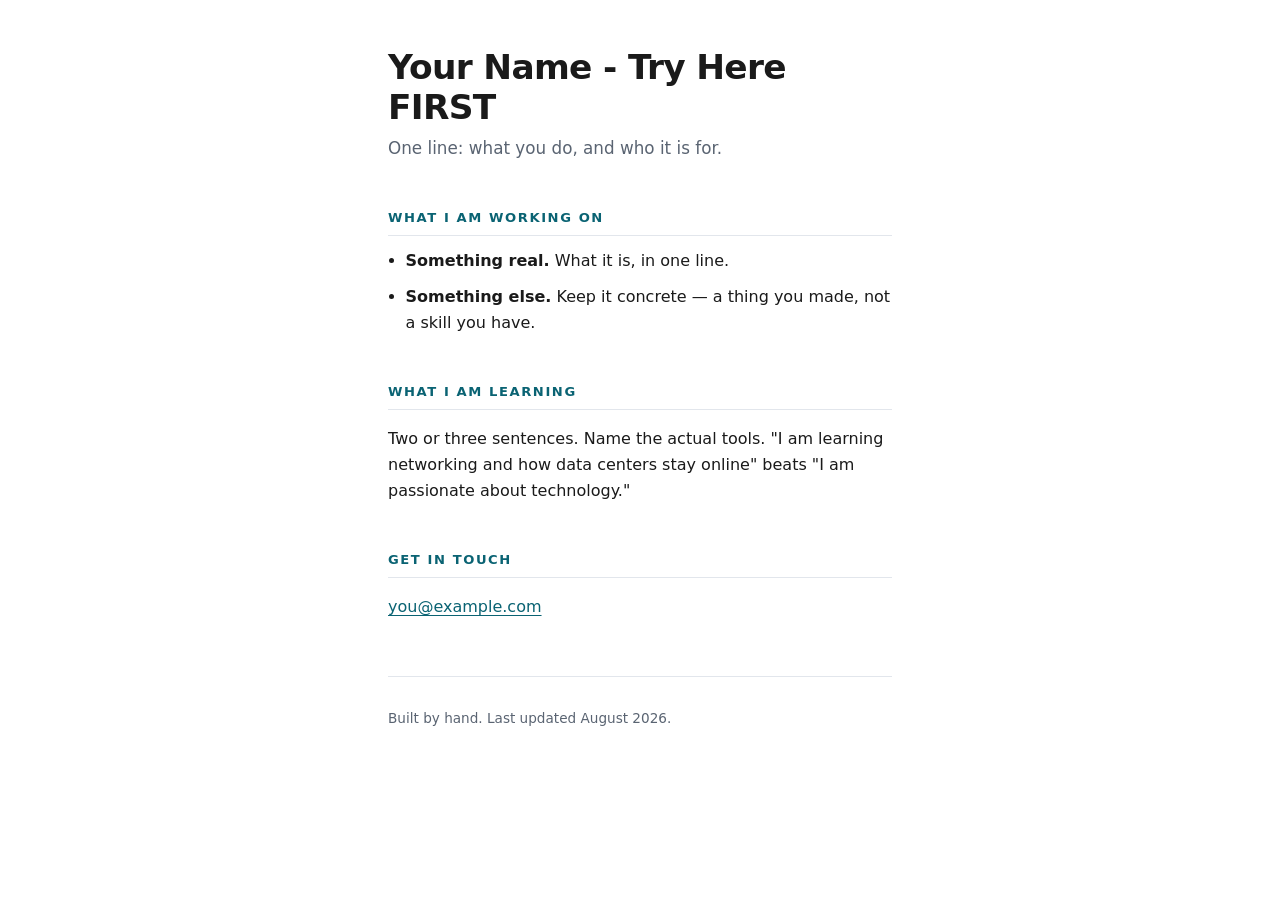
==== index.html @ 04a1ac74 "Initial commit" ====
<!doctype html>
<html lang="en">

<head>
  <meta charset="utf-8">
  <meta name="viewport" content="width=device-width, initial-scale=1">

  <!-- CHANGE THIS. It is the name on the browser tab, and it is what Google shows. -->
  <title>Your Name — what you build Test</title>

  <!-- CHANGE THIS TOO. One sentence. It is what shows under your link when someone shares it. -->
  <meta name="description" content="One sentence about who you are and what you make.">

  <link rel="stylesheet" href="styles.css">
</head>

<body>

  <header>
    <!-- Exactly ONE h1 on the page. It is your name. -->
    <h1>Your Name - Try Here FIRST</h1>
    <p class="tagline">One line: what you do, and who it is for.</p>
  </header>

  <main>

    <section>
      <h2>What I am working on</h2>
      <ul>
        <li><strong>Something real.</strong> What it is, in one line.</li>
        <li><strong>Something else.</strong> Keep it concrete — a thing you made, not a skill you have.</li>
      </ul>
    </section>

    <section>
      <h2>What I am learning</h2>
      <p>
        Two or three sentences. Name the actual tools. "I am learning networking and how data
        centers stay online" beats "I am passionate about technology."
      </p>
    </section>

    <section>
      <h2>Get in touch</h2>
      <!--
        Put an email you will still control after graduation. If you only have the school one
        today, that is fine — put it in, and change it later. That is what commits are for.
      -->
      <p><a href="mailto:you@example.com">you@example.com</a></p>
    </section>

  </main>

  <footer>
    <p>Built by hand. Last updated <!-- change this when you change the page --> August 2026.</p>
  </footer>

</body>

</html>
---- styles.css ----
/* ============================================================
   styles.css — this is YOURS to change. That is the point.
   Every value below is a decision somebody made. Change one,
   commit, and look at what happened.
   ============================================================ */

/* The custom properties. Change a colour ONCE here and it
   changes everywhere it is used further down. */
:root {
  --ink:        #1a1a1a;   /* body text */
  --muted:      #5a6472;   /* quieter text */
  --accent:     #0a6373;   /* links and rules — make this yours */
  --paper:      #ffffff;
  --line:       #e2e6ec;
  --measure:    34rem;     /* how wide a line of text gets before it wraps */
}

/* A sensible reset. Without border-box, padding makes boxes
   wider than you asked for, and nothing lines up. */
*, *::before, *::after { box-sizing: border-box; }

body {
  margin: 0 auto;
  padding: 3rem 1.25rem 4rem;
  max-width: var(--measure);
  background: var(--paper);
  color: var(--ink);
  font: 1rem/1.65 system-ui, -apple-system, "Segoe UI", Roboto, sans-serif;
}

h1 {
  margin: 0;
  font-size: 2.15rem;
  line-height: 1.15;
  letter-spacing: -0.02em;
}

.tagline {
  margin: 0.5rem 0 0;
  color: var(--muted);
  font-size: 1.05rem;
}

h2 {
  margin: 2.75rem 0 0.75rem;
  padding-bottom: 0.4rem;
  border-bottom: 1px solid var(--line);
  font-size: 0.82rem;
  font-weight: 700;
  letter-spacing: 0.12em;
  text-transform: uppercase;
  color: var(--accent);
}

ul { margin: 0; padding-left: 1.1rem; }
li { margin-bottom: 0.6rem; }

a {
  color: var(--accent);
  text-underline-offset: 3px;
}
a:hover { text-decoration: none; }

footer {
  margin-top: 3.5rem;
  padding-top: 1rem;
  border-top: 1px solid var(--line);
  color: var(--muted);
  font-size: 0.85rem;
}

/* Someone reading this on a phone is the common case, not the
   edge case. Test it there before you call the page done. */
@media (max-width: 30rem) {
  body { padding-top: 2rem; }
  h1   { font-size: 1.8rem; }
}
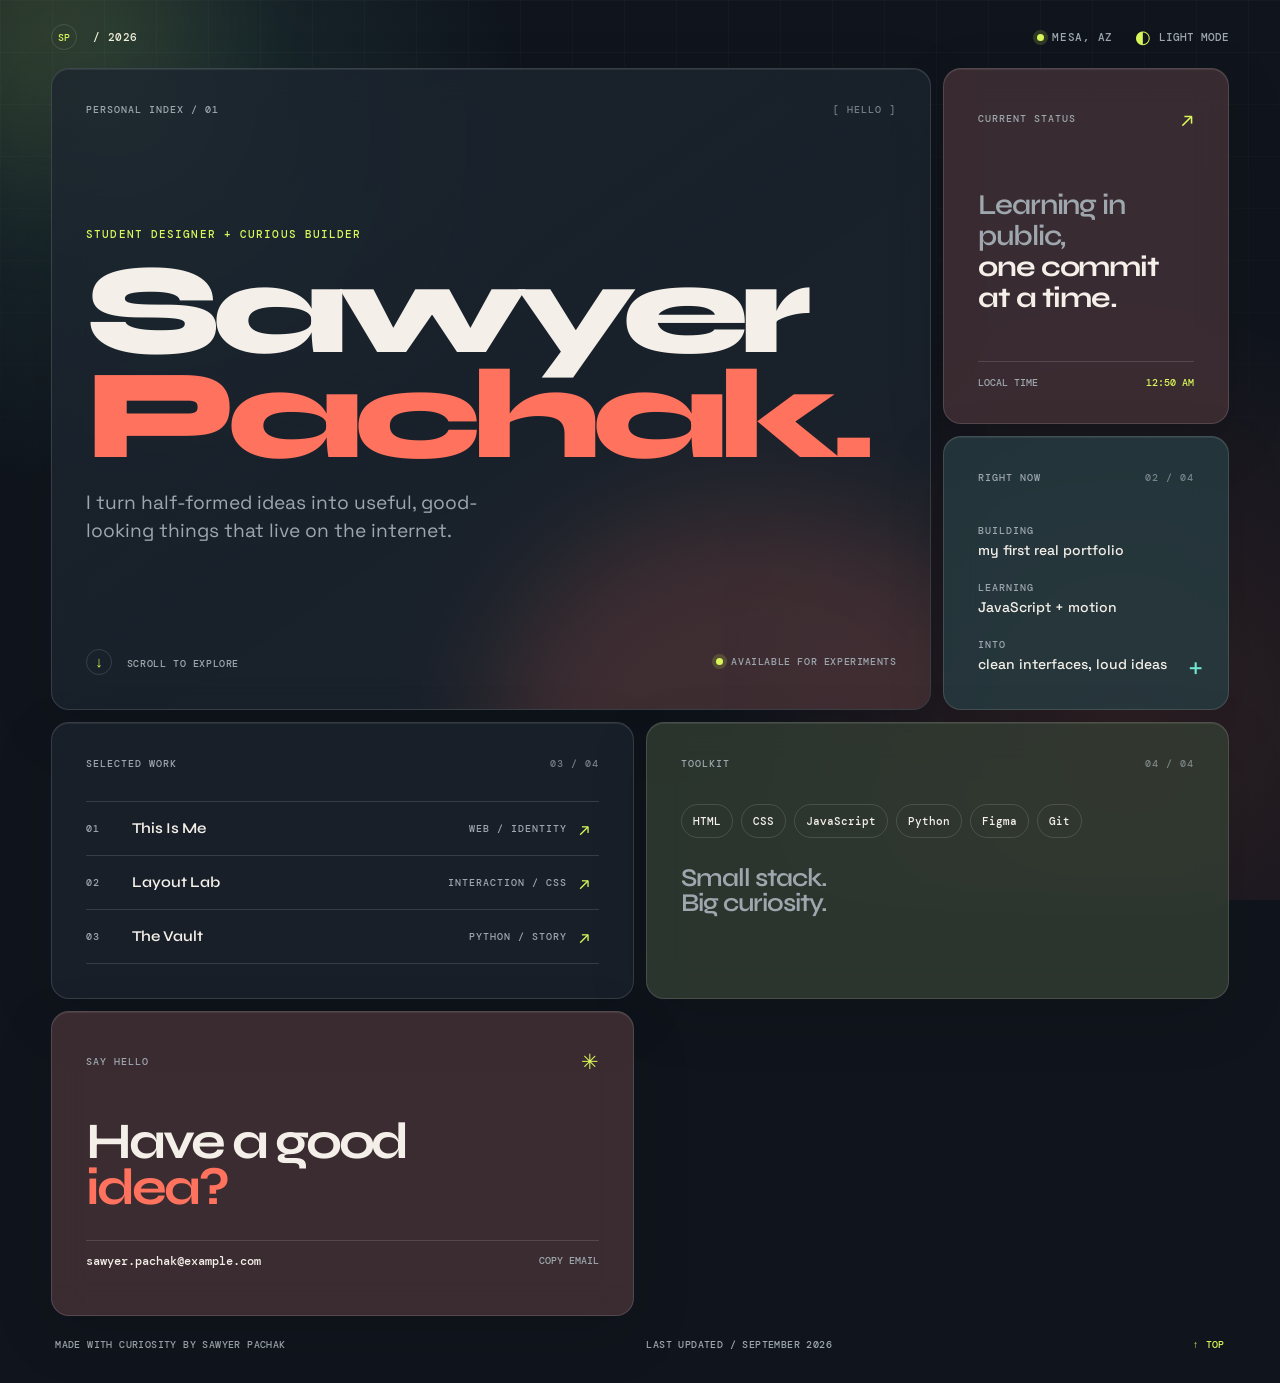
==== commit 7ce91072: "first time with chat" ====
--- a/index.html
+++ b/index.html
@@ -1,60 +1,91 @@
 <!doctype html>
-<html lang="en">
+<html lang="en" data-theme="night">
 
 <head>
   <meta charset="utf-8">
   <meta name="viewport" content="width=device-width, initial-scale=1">
-
-  <!-- CHANGE THIS. It is the name on the browser tab, and it is what Google shows. -->
-  <title>Your Name — what you build Test</title>
-
-  <!-- CHANGE THIS TOO. One sentence. It is what shows under your link when someone shares it. -->
-  <meta name="description" content="One sentence about who you are and what you make.">
-
+  <meta name="theme-color" content="#10151d">
+  <title>Sawyer Pachak - design in progress</title>
+  <meta name="description"
+    content="The personal site of Sawyer Pachak, an app design student building thoughtful things for the web.">
+  <link rel="preconnect" href="https://fonts.googleapis.com">
+  <link rel="preconnect" href="https://fonts.gstatic.com" crossorigin>
+  <link
+    href="https://fonts.googleapis.com/css2?family=DM+Mono:wght@400;500&family=Space+Grotesk:wght@400;500;600;700&family=Syne:wght@600;700;800&display=swap"
+    rel="stylesheet">
   <link rel="stylesheet" href="styles.css">
 </head>
 
-<body>
-
-  <header>
-    <!-- Exactly ONE h1 on the page. It is your name. -->
-    <h1>Your Name - Try Here FIRST</h1>
-    <p class="tagline">One line: what you do, and who it is for.</p>
+<body id="top">
+  <div class="page-glow" aria-hidden="true"></div>
+  <div class="pointer-glow" aria-hidden="true"></div>
+  <header class="topbar">
+    <a class="wordmark" href="index.html" aria-label="Sawyer Pachak home"><span>SP</span> / 2026</a>
+    <div class="topbar-tools">
+      <span class="location"><i class="live-dot"></i> Mesa, AZ</span>
+      <button class="theme-toggle" type="button" aria-label="Switch color theme" aria-pressed="false"><span
+          class="theme-icon" aria-hidden="true">◐</span><span class="theme-label">Light mode</span></button>
+    </div>
   </header>
 
-  <main>
-
-    <section>
-      <h2>What I am working on</h2>
-      <ul>
-        <li><strong>Something real.</strong> What it is, in one line.</li>
-        <li><strong>Something else.</strong> Keep it concrete — a thing you made, not a skill you have.</li>
-      </ul>
+  <main class="bento-shell">
+    <section class="tile hero-tile reveal" data-tilt>
+      <div class="tile-topline"><span class="kicker">Personal index / 01</span><span class="tile-number">[ hello
+          ]</span></div>
+      <div class="hero-copy">
+        <p class="eyebrow">Student designer + curious builder</p>
+        <h1>Sawyer<br><em>Pachak.</em></h1>
+        <p class="hero-summary">I turn half-formed ideas into useful, good-looking things that live on the internet.</p>
+      </div>
+      <div class="hero-bottom"><span class="scroll-note"><span class="scroll-arrow">↓</span> Scroll to
+          explore</span><span class="availability"><i class="live-dot"></i> Available for experiments</span></div>
     </section>
-
-    <section>
-      <h2>What I am learning</h2>
-      <p>
-        Two or three sentences. Name the actual tools. "I am learning networking and how data
-        centers stay online" beats "I am passionate about technology."
-      </p>
+    <section class="tile status-tile reveal" data-tilt>
+      <div class="tile-topline"><span class="kicker">Current status</span><span class="status-mark">↗</span></div>
+      <p class="status-quote">Learning in public,<br><strong>one commit at a time.</strong></p>
+      <div class="status-meta"><span>Local time</span><time id="local-time">--:-- --</time></div>
     </section>
-
-    <section>
-      <h2>Get in touch</h2>
-      <!--
-        Put an email you will still control after graduation. If you only have the school one
-        today, that is fine — put it in, and change it later. That is what commits are for.
-      -->
-      <p><a href="mailto:you@example.com">you@example.com</a></p>
+    <section class="tile now-tile reveal" id="now" data-tilt>
+      <div class="tile-topline"><span class="kicker">Right now</span><span class="tile-number">02 / 04</span></div>
+      <div class="now-list">
+        <div><span class="now-label">Building</span><strong>my first real portfolio</strong></div>
+        <div><span class="now-label">Learning</span><strong>JavaScript + motion</strong></div>
+        <div><span class="now-label">Into</span><strong>clean interfaces, loud ideas</strong></div>
+      </div>
+      <span class="corner-mark" aria-hidden="true">+</span>
     </section>
-
+    <section class="tile projects-tile reveal" id="work">
+      <div class="tile-topline"><span class="kicker">Selected work</span><span class="tile-number">03 / 04</span></div>
+      <div class="project-list">
+        <a class="project-row" href="assignments/01-this-is-me/"><span class="project-index">01</span><span
+            class="project-name">This Is Me</span><span class="project-type">web / identity</span><span
+            class="project-arrow">↗</span></a>
+        <a class="project-row" href="day-24/"><span class="project-index">02</span><span class="project-name">Layout
+            Lab</span><span class="project-type">interaction / css</span><span class="project-arrow">↗</span></a>
+        <a class="project-row" href="game/"><span class="project-index">03</span><span class="project-name">The
+            Vault</span><span class="project-type">python / story</span><span class="project-arrow">↗</span></a>
+      </div>
+    </section>
+    <section class="tile toolkit-tile reveal" data-tilt>
+      <div class="tile-topline"><span class="kicker">Toolkit</span><span class="tile-number">04 / 04</span></div>
+      <div class="toolkit-list">
+        <span>HTML</span><span>CSS</span><span>JavaScript</span><span>Python</span><span>Figma</span><span>Git</span>
+      </div>
+      <p class="toolkit-note">Small stack.<br>Big curiosity.</p>
+    </section>
+    <section class="tile contact-tile reveal" id="contact">
+      <div class="contact-heading"><span class="kicker">Say hello</span><span class="status-mark">✳</span></div>
+      <h2>Have a good<br><em>idea?</em></h2>
+      <button class="email-button" type="button"
+        data-copy-email="sawyer.pachak@example.com"><span>sawyer.pachak@example.com</span><span class="copy-label">Copy
+          email</span></button>
+    </section>
   </main>
 
-  <footer>
-    <p>Built by hand. Last updated <!-- change this when you change the page --> August 2026.</p>
-  </footer>
-
+  <footer class="footer"><span>Made with curiosity by Sawyer Pachak</span><span>Last updated / September 2026</span><a
+      href="#top" aria-label="Back to top">↑ top</a></footer>
+  <div class="toast" role="status" aria-live="polite">Email copied</div>
+  <script src="app.js"></script>
 </body>
 
 </html>
--- a/styles.css
+++ b/styles.css
@@ -1,77 +1,644 @@
-/* ============================================================
-   styles.css — this is YOURS to change. That is the point.
-   Every value below is a decision somebody made. Change one,
-   commit, and look at what happened.
-   ============================================================ */
-
-/* The custom properties. Change a colour ONCE here and it
-   changes everywhere it is used further down. */
 :root {
-  --ink:        #1a1a1a;   /* body text */
-  --muted:      #5a6472;   /* quieter text */
-  --accent:     #0a6373;   /* links and rules — make this yours */
-  --paper:      #ffffff;
-  --line:       #e2e6ec;
-  --measure:    34rem;     /* how wide a line of text gets before it wraps */
-}
-
-/* A sensible reset. Without border-box, padding makes boxes
-   wider than you asked for, and nothing lines up. */
-*, *::before, *::after { box-sizing: border-box; }
+  --bg: #10151d;
+  --surface: rgba(28, 37, 47, .72);
+  --surface-strong: #1c252f;
+  --ink: #f4f0e9;
+  --muted: #9da7ad;
+  --line: rgba(244, 240, 233, .14);
+  --acid: #d9f75b;
+  --coral: #ff725e;
+  --cyan: #6fe7d1;
+  --display: "Syne", sans-serif;
+  --body: "Space Grotesk", sans-serif;
+  --mono: "DM Mono", monospace;
+  --ease: cubic-bezier(.2, .8, .2, 1);
+}
+
+[data-theme="light"] {
+  --bg: #e9e5dc;
+  --surface: rgba(255, 253, 247, .68);
+  --surface-strong: #fffdf7;
+  --ink: #182027;
+  --muted: #617078;
+  --line: rgba(24, 32, 39, .15);
+  --acid: #829f00;
+  --coral: #e55642;
+  --cyan: #168d83;
+}
+
+*,
+*::before,
+*::after {
+  box-sizing: border-box;
+}
+
+html {
+  scroll-behavior: smooth;
+}
 
 body {
-  margin: 0 auto;
-  padding: 3rem 1.25rem 4rem;
-  max-width: var(--measure);
-  background: var(--paper);
-  color: var(--ink);
-  font: 1rem/1.65 system-ui, -apple-system, "Segoe UI", Roboto, sans-serif;
+  min-height: 100vh;
+  margin: 0;
+  padding: 24px clamp(18px, 4vw, 64px) 32px;
+  overflow-x: hidden;
+  background: var(--bg);
+  color: var(--ink);
+  font: 16px/1.5 var(--body);
+  transition: background .5s ease, color .5s ease;
+}
+
+body::before {
+  content: "";
+  position: fixed;
+  inset: 0;
+  z-index: -2;
+  pointer-events: none;
+  background: radial-gradient(circle at 12% 15%, rgba(111, 231, 209, .12), transparent 28%), radial-gradient(circle at 88% 80%, rgba(255, 114, 94, .13), transparent 32%);
+}
+
+.page-glow {
+  position: fixed;
+  z-index: -1;
+  inset: 0;
+  pointer-events: none;
+  background-image: linear-gradient(rgba(255, 255, 255, .025) 1px, transparent 1px), linear-gradient(90deg, rgba(255, 255, 255, .025) 1px, transparent 1px);
+  background-size: 52px 52px;
+  mask-image: linear-gradient(to bottom, black, transparent 75%);
+}
+
+.pointer-glow {
+  position: fixed;
+  z-index: 0;
+  width: 280px;
+  height: 280px;
+  border-radius: 50%;
+  pointer-events: none;
+  opacity: .14;
+  background: var(--acid);
+  filter: blur(80px);
+  transform: translate(-50%, -50%);
+}
+
+.topbar,
+.bento-shell,
+.footer {
+  width: min(1180px, 100%);
+  margin-inline: auto;
+}
+
+.topbar {
+  display: flex;
+  justify-content: space-between;
+  align-items: center;
+  margin-bottom: 18px;
+  font: 500 11px var(--mono);
+  letter-spacing: .05em;
+  text-transform: uppercase;
+}
+
+.wordmark {
+  color: var(--ink);
+  text-decoration: none;
+}
+
+.wordmark span {
+  display: inline-grid;
+  width: 26px;
+  height: 26px;
+  margin-right: 8px;
+  place-items: center;
+  border: 1px solid var(--line);
+  border-radius: 50%;
+  color: var(--acid);
+  font: 500 10px var(--mono);
+}
+
+.topbar-tools {
+  display: flex;
+  align-items: center;
+  gap: 22px;
+  color: var(--muted);
+}
+
+.location,
+.availability {
+  display: flex;
+  align-items: center;
+  gap: 8px;
+}
+
+.live-dot {
+  display: inline-block;
+  width: 7px;
+  height: 7px;
+  border-radius: 50%;
+  background: var(--acid);
+  box-shadow: 0 0 0 4px color-mix(in srgb, var(--acid) 16%, transparent);
+}
+
+.theme-toggle {
+  display: flex;
+  align-items: center;
+  gap: 8px;
+  padding: 0;
+  border: 0;
+  color: var(--muted);
+  background: none;
+  cursor: pointer;
+  font: inherit;
+  text-transform: uppercase;
+}
+
+.theme-toggle:hover {
+  color: var(--ink);
+}
+
+.theme-icon {
+  color: var(--acid);
+  font-size: 18px;
+}
+
+.bento-shell {
+  display: grid;
+  grid-template-columns: repeat(4, minmax(0, 1fr));
+  gap: 12px;
+}
+
+.tile {
+  position: relative;
+  min-height: 220px;
+  overflow: hidden;
+  padding: clamp(20px, 3vw, 34px);
+  border: 1px solid var(--line);
+  border-radius: 18px;
+  background: var(--surface);
+  box-shadow: inset 0 1px rgba(255, 255, 255, .08), 0 18px 60px rgba(0, 0, 0, .13);
+  backdrop-filter: blur(18px);
+  transform-style: preserve-3d;
+  transition: border-color .3s, background .5s, transform .3s var(--ease);
+}
+
+.tile:hover {
+  border-color: color-mix(in srgb, var(--acid) 55%, var(--line));
+}
+
+.hero-tile {
+  grid-column: span 3;
+  grid-row: span 2;
+  min-height: 492px;
+  display: flex;
+  flex-direction: column;
+  justify-content: space-between;
+  background: linear-gradient(145deg, color-mix(in srgb, var(--surface-strong) 80%, transparent), var(--surface));
+}
+
+.hero-tile::after {
+  content: "";
+  position: absolute;
+  right: -10%;
+  bottom: -38%;
+  width: 60%;
+  height: 70%;
+  border-radius: 50%;
+  background: var(--coral);
+  opacity: .16;
+  filter: blur(55px);
+  pointer-events: none;
+}
+
+.status-tile {
+  grid-column: span 1;
+  background: color-mix(in srgb, var(--coral) 14%, var(--surface));
+}
+
+.now-tile {
+  grid-column: span 1;
+  min-height: 258px;
+  background: color-mix(in srgb, var(--cyan) 10%, var(--surface));
+}
+
+.projects-tile {
+  grid-column: span 2;
+  min-height: 258px;
+}
+
+.toolkit-tile {
+  grid-column: span 2;
+  min-height: 258px;
+  background: color-mix(in srgb, var(--acid) 10%, var(--surface));
+}
+
+.contact-tile {
+  grid-column: span 2;
+  min-height: 258px;
+  background: color-mix(in srgb, var(--coral) 15%, var(--surface));
+}
+
+.tile>* {
+  position: relative;
+  z-index: 1;
+}
+
+.tile-topline,
+.contact-heading {
+  display: flex;
+  justify-content: space-between;
+  align-items: center;
+}
+
+.kicker,
+.tile-number,
+.project-index,
+.project-type,
+.now-label {
+  color: var(--muted);
+  font: 500 10px var(--mono);
+  letter-spacing: .1em;
+  text-transform: uppercase;
+}
+
+.tile-number {
+  opacity: .7;
+}
+
+.status-mark {
+  color: var(--acid);
+  font-size: 21px;
+}
+
+.hero-copy {
+  position: relative;
+  z-index: 1;
+  max-width: 780px;
+  margin: auto 0;
+  padding: 42px 0 34px;
+}
+
+.eyebrow {
+  margin: 0 0 18px;
+  color: var(--acid);
+  font: 500 11px var(--mono);
+  letter-spacing: .1em;
+  text-transform: uppercase;
+}
+
+h1,
+h2,
+p {
+  margin-top: 0;
 }
 
 h1 {
-  margin: 0;
-  font-size: 2.15rem;
-  line-height: 1.15;
-  letter-spacing: -0.02em;
-}
-
-.tagline {
-  margin: 0.5rem 0 0;
-  color: var(--muted);
-  font-size: 1.05rem;
-}
-
-h2 {
-  margin: 2.75rem 0 0.75rem;
-  padding-bottom: 0.4rem;
+  margin-bottom: 20px;
+  color: var(--ink);
+  font: 800 clamp(4.2rem, 10vw, 8.7rem)/.82 var(--display);
+  letter-spacing: -.07em;
+}
+
+h1 em,
+h2 em {
+  color: var(--coral);
+  font-style: normal;
+}
+
+.hero-summary {
+  max-width: 430px;
+  margin-bottom: 0;
+  color: var(--muted);
+  font-size: clamp(1rem, 1.8vw, 1.2rem);
+}
+
+.hero-bottom {
+  display: flex;
+  justify-content: space-between;
+  align-items: center;
+  gap: 18px;
+  color: var(--muted);
+  font: 500 10px var(--mono);
+  letter-spacing: .06em;
+  text-transform: uppercase;
+}
+
+.scroll-arrow {
+  display: inline-grid;
+  width: 26px;
+  height: 26px;
+  margin-right: 8px;
+  place-items: center;
+  border: 1px solid var(--line);
+  border-radius: 50%;
+  color: var(--acid);
+  font-size: 15px;
+}
+
+.status-quote {
+  margin: 54px 0 48px;
+  color: var(--muted);
+  font: 600 clamp(1.3rem, 2.3vw, 1.8rem)/1.08 var(--display);
+  letter-spacing: -.04em;
+}
+
+.status-quote strong {
+  color: var(--ink);
+}
+
+.status-meta {
+  display: flex;
+  justify-content: space-between;
+  gap: 8px;
+  padding-top: 14px;
+  border-top: 1px solid var(--line);
+  color: var(--muted);
+  font: 500 10px var(--mono);
+  text-transform: uppercase;
+}
+
+.status-meta time {
+  color: var(--acid);
+}
+
+.now-list {
+  display: grid;
+  gap: 20px;
+  margin-top: 40px;
+}
+
+.now-list div {
+  display: grid;
+  gap: 3px;
+}
+
+.now-list strong {
+  color: var(--ink);
+  font-size: 14px;
+  font-weight: 500;
+}
+
+.corner-mark {
+  position: absolute;
+  right: 24px;
+  bottom: 20px;
+  color: var(--cyan);
+  font-size: 28px;
+}
+
+.project-list {
+  margin-top: 31px;
+}
+
+.project-row {
+  display: grid;
+  grid-template-columns: 34px 1fr auto 20px;
+  gap: 12px;
+  align-items: center;
+  padding: 13px 0;
+  border-top: 1px solid var(--line);
+  color: var(--ink);
+  text-decoration: none;
+  transition: padding .25s var(--ease), color .25s;
+}
+
+.project-row:last-child {
   border-bottom: 1px solid var(--line);
-  font-size: 0.82rem;
-  font-weight: 700;
-  letter-spacing: 0.12em;
-  text-transform: uppercase;
-  color: var(--accent);
-}
-
-ul { margin: 0; padding-left: 1.1rem; }
-li { margin-bottom: 0.6rem; }
-
-a {
-  color: var(--accent);
-  text-underline-offset: 3px;
-}
-a:hover { text-decoration: none; }
-
-footer {
-  margin-top: 3.5rem;
-  padding-top: 1rem;
+}
+
+.project-row:hover {
+  padding-inline: 8px;
+  color: var(--acid);
+}
+
+.project-name {
+  font: 600 15px var(--display);
+}
+
+.project-arrow {
+  color: var(--acid);
+  font-size: 18px;
+}
+
+.toolkit-list {
+  display: flex;
+  flex-wrap: wrap;
+  gap: 8px;
+  margin-top: 34px;
+}
+
+.toolkit-list span {
+  padding: 9px 11px;
+  border: 1px solid var(--line);
+  border-radius: 999px;
+  color: var(--ink);
+  font: 500 11px var(--mono);
+}
+
+.toolkit-note {
+  margin: 27px 0 0;
+  color: var(--muted);
+  font: 600 1.6rem/1 var(--display);
+  letter-spacing: -.04em;
+}
+
+.contact-tile h2 {
+  margin: 42px 0 28px;
+  font: 700 clamp(2rem, 4vw, 3.4rem)/.9 var(--display);
+  letter-spacing: -.06em;
+}
+
+.email-button {
+  display: flex;
+  justify-content: space-between;
+  align-items: center;
+  width: 100%;
+  padding: 12px 0;
+  border: 0;
   border-top: 1px solid var(--line);
-  color: var(--muted);
-  font-size: 0.85rem;
-}
-
-/* Someone reading this on a phone is the common case, not the
-   edge case. Test it there before you call the page done. */
-@media (max-width: 30rem) {
-  body { padding-top: 2rem; }
-  h1   { font-size: 1.8rem; }
-}
+  color: var(--ink);
+  background: transparent;
+  cursor: pointer;
+  font: 500 12px var(--mono);
+  text-align: left;
+}
+
+.email-button:hover {
+  color: var(--acid);
+}
+
+.copy-label {
+  color: var(--muted);
+  font-size: 10px;
+  text-transform: uppercase;
+}
+
+.footer {
+  display: flex;
+  justify-content: space-between;
+  gap: 20px;
+  padding: 22px 4px 0;
+  color: var(--muted);
+  font: 500 10px var(--mono);
+  letter-spacing: .04em;
+  text-transform: uppercase;
+}
+
+.footer a {
+  color: var(--acid);
+  text-decoration: none;
+}
+
+.toast {
+  position: fixed;
+  right: 24px;
+  bottom: 24px;
+  padding: 11px 15px;
+  border: 1px solid var(--acid);
+  border-radius: 8px;
+  color: var(--bg);
+  background: var(--acid);
+  font: 500 11px var(--mono);
+  opacity: 0;
+  transform: translateY(14px);
+  pointer-events: none;
+  transition: opacity .25s, transform .25s;
+}
+
+.toast.is-visible {
+  opacity: 1;
+  transform: none;
+}
+
+.reveal {
+  opacity: 0;
+  transform: translateY(20px);
+  animation: rise .7s var(--ease) forwards;
+}
+
+.reveal:nth-child(2) {
+  animation-delay: .08s;
+}
+
+.reveal:nth-child(3) {
+  animation-delay: .16s;
+}
+
+.reveal:nth-child(4) {
+  animation-delay: .24s;
+}
+
+.reveal:nth-child(5) {
+  animation-delay: .32s;
+}
+
+.reveal:nth-child(6) {
+  animation-delay: .4s;
+}
+
+@keyframes rise {
+  to {
+    opacity: 1;
+    transform: none;
+  }
+}
+
+@media (max-width: 820px) {
+  .bento-shell {
+    grid-template-columns: repeat(2, minmax(0, 1fr));
+  }
+
+  .hero-tile {
+    grid-column: span 2;
+  }
+
+  .status-tile,
+  .now-tile,
+  .projects-tile,
+  .toolkit-tile,
+  .contact-tile {
+    grid-column: span 1;
+  }
+
+  .projects-tile,
+  .toolkit-tile,
+  .contact-tile {
+    min-height: 280px;
+  }
+}
+
+@media (max-width: 560px) {
+  body {
+    padding: 16px 12px 24px;
+  }
+
+  .topbar {
+    align-items: flex-start;
+  }
+
+  .location {
+    display: none;
+  }
+
+  .theme-label {
+    display: none;
+  }
+
+  .bento-shell {
+    display: flex;
+    flex-direction: column;
+  }
+
+  .tile,
+  .hero-tile {
+    min-height: auto;
+  }
+
+  .hero-tile {
+    min-height: 460px;
+  }
+
+  .status-tile,
+  .now-tile,
+  .projects-tile,
+  .toolkit-tile,
+  .contact-tile {
+    min-height: 280px;
+  }
+
+  h1 {
+    font-size: clamp(4rem, 20vw, 6rem);
+  }
+
+  .hero-bottom,
+  .footer {
+    align-items: flex-start;
+    flex-direction: column;
+  }
+
+  .project-row {
+    grid-template-columns: 26px 1fr 20px;
+  }
+
+  .project-type {
+    display: none;
+  }
+}
+
++@media (prefers-reduced-motion: reduce) {
+  html {
+    scroll-behavior: auto;
+  }
+
+  *,
+  *::before,
+  *::after {
+    animation-duration: .01ms !important;
+    transition-duration: .01ms !important;
+  }
+
+  .reveal {
+    opacity: 1;
+    transform: none;
+  }
+
+  .pointer-glow {
+    display: none;
+  }
+}
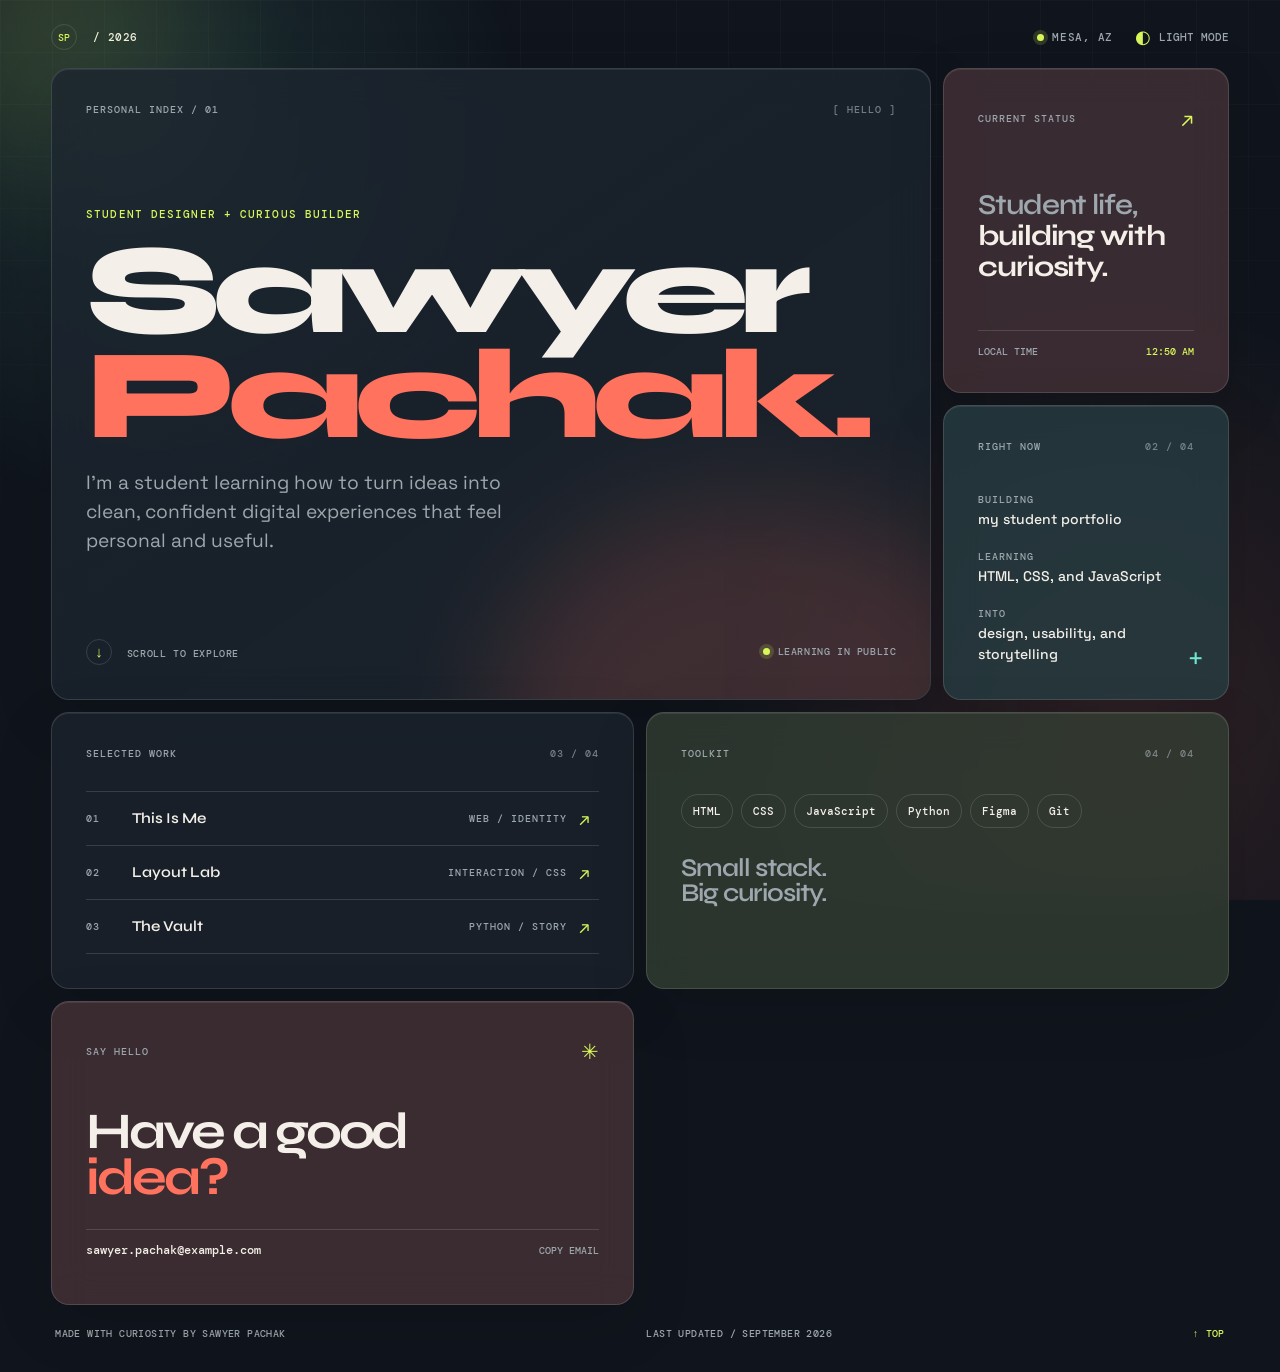
==== commit 7dd2845a: "updated information" ====
--- a/index.html
+++ b/index.html
@@ -35,22 +35,23 @@
       <div class="hero-copy">
         <p class="eyebrow">Student designer + curious builder</p>
         <h1>Sawyer<br><em>Pachak.</em></h1>
-        <p class="hero-summary">I turn half-formed ideas into useful, good-looking things that live on the internet.</p>
+        <p class="hero-summary">I’m a student learning how to turn ideas into clean, confident digital experiences that
+          feel personal and useful.</p>
       </div>
       <div class="hero-bottom"><span class="scroll-note"><span class="scroll-arrow">↓</span> Scroll to
-          explore</span><span class="availability"><i class="live-dot"></i> Available for experiments</span></div>
+          explore</span><span class="availability"><i class="live-dot"></i> Learning in public</span></div>
     </section>
     <section class="tile status-tile reveal" data-tilt>
       <div class="tile-topline"><span class="kicker">Current status</span><span class="status-mark">↗</span></div>
-      <p class="status-quote">Learning in public,<br><strong>one commit at a time.</strong></p>
+      <p class="status-quote">Student life,<br><strong>building with curiosity.</strong></p>
       <div class="status-meta"><span>Local time</span><time id="local-time">--:-- --</time></div>
     </section>
     <section class="tile now-tile reveal" id="now" data-tilt>
       <div class="tile-topline"><span class="kicker">Right now</span><span class="tile-number">02 / 04</span></div>
       <div class="now-list">
-        <div><span class="now-label">Building</span><strong>my first real portfolio</strong></div>
-        <div><span class="now-label">Learning</span><strong>JavaScript + motion</strong></div>
-        <div><span class="now-label">Into</span><strong>clean interfaces, loud ideas</strong></div>
+        <div><span class="now-label">Building</span><strong>my student portfolio</strong></div>
+        <div><span class="now-label">Learning</span><strong>HTML, CSS, and JavaScript</strong></div>
+        <div><span class="now-label">Into</span><strong>design, usability, and storytelling</strong></div>
       </div>
       <span class="corner-mark" aria-hidden="true">+</span>
     </section>
